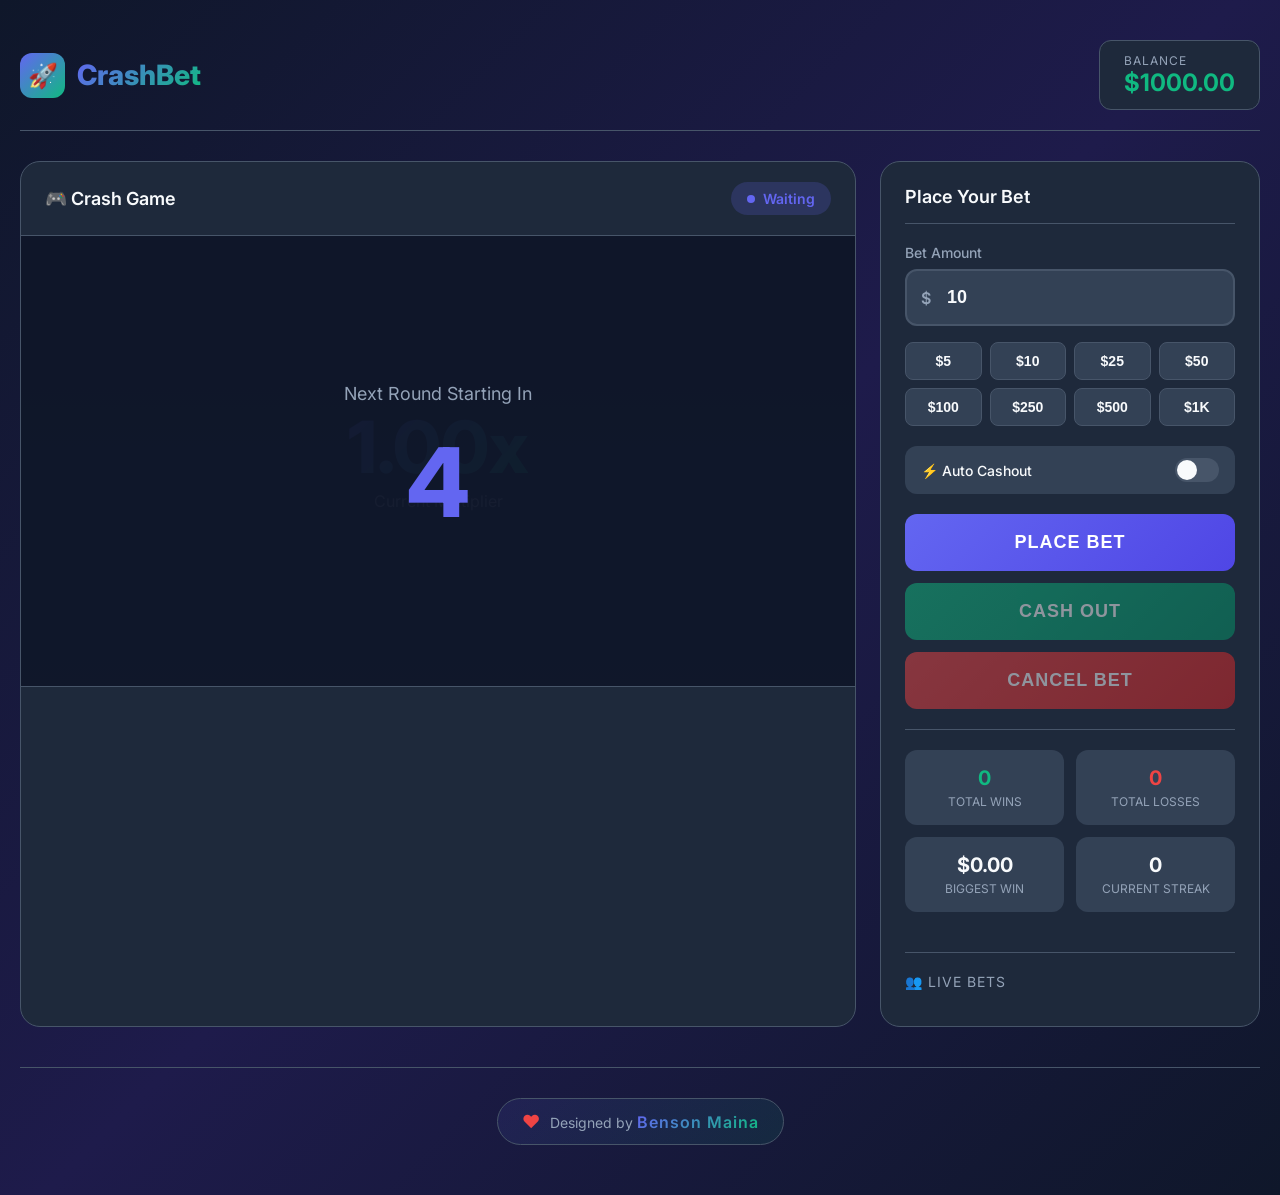
==== aviator.html @ 88979d18 "Create aviator.html" ====
<!DOCTYPE html>
<html lang="en">
<head>
    <meta charset="UTF-8">
    <meta name="viewport" content="width=device-width, initial-scale=1.0">
    <title>Crash Bet - Cash Out Game</title>
    <link rel="preconnect" href="https://fonts.googleapis.com">
    <link rel="preconnect" href="https://fonts.gstatic.com" crossorigin>
    <link href="https://fonts.googleapis.com/css2?family=Inter:wght@400;500;600;700;800&display=swap" rel="stylesheet">
    <style>
        * {
            margin: 0;
            padding: 0;
            box-sizing: border-box;
        }

        :root {
            --primary: #6366f1;
            --primary-dark: #4f46e5;
            --success: #10b981;
            --success-dark: #059669;
            --danger: #ef4444;
            --danger-dark: #dc2626;
            --warning: #f59e0b;
            --bg-dark: #0f172a;
            --bg-card: #1e293b;
            --bg-input: #334155;
            --text-primary: #f8fafc;
            --text-secondary: #94a3b8;
            --border: #475569;
        }

        body {
            font-family: 'Inter', sans-serif;
            background: linear-gradient(135deg, #0f172a 0%, #1e1b4b 50%, #0f172a 100%);
            min-height: 100vh;
            color: var(--text-primary);
            overflow-x: hidden;
        }

        .container {
            max-width: 1400px;
            margin: 0 auto;
            padding: 20px;
        }

        /* Header */
        .header {
            display: flex;
            justify-content: space-between;
            align-items: center;
            padding: 20px 0;
            border-bottom: 1px solid var(--border);
            margin-bottom: 30px;
        }

        .logo {
            display: flex;
            align-items: center;
            gap: 12px;
        }

        .logo-icon {
            width: 45px;
            height: 45px;
            background: linear-gradient(135deg, var(--primary), var(--success));
            border-radius: 12px;
            display: flex;
            align-items: center;
            justify-content: center;
            font-size: 24px;
            font-weight: 800;
        }

        .logo-text {
            font-size: 28px;
            font-weight: 800;
            background: linear-gradient(135deg, var(--primary), var(--success));
            -webkit-background-clip: text;
            -webkit-text-fill-color: transparent;
            background-clip: text;
        }

        .balance-display {
            display: flex;
            align-items: center;
            gap: 20px;
        }

        .balance {
            background: var(--bg-card);
            padding: 12px 24px;
            border-radius: 12px;
            border: 1px solid var(--border);
        }

        .balance-label {
            font-size: 12px;
            color: var(--text-secondary);
            text-transform: uppercase;
            letter-spacing: 1px;
        }

        .balance-amount {
            font-size: 24px;
            font-weight: 700;
            color: var(--success);
        }

        /* Main Game Area */
        .game-layout {
            display: grid;
            grid-template-columns: 1fr 380px;
            gap: 24px;
        }

        @media (max-width: 1024px) {
            .game-layout {
                grid-template-columns: 1fr;
            }
        }

        /* Game Canvas Area */
        .game-area {
            background: var(--bg-card);
            border-radius: 20px;
            border: 1px solid var(--border);
            overflow: hidden;
            position: relative;
        }

        .game-header {
            display: flex;
            justify-content: space-between;
            align-items: center;
            padding: 20px 24px;
            border-bottom: 1px solid var(--border);
        }

        .game-title {
            font-size: 18px;
            font-weight: 600;
        }

        .game-status {
            display: flex;
            align-items: center;
            gap: 8px;
            padding: 8px 16px;
            border-radius: 20px;
            font-size: 14px;
            font-weight: 600;
        }

        .status-waiting {
            background: rgba(99, 102, 241, 0.2);
            color: var(--primary);
        }

        .status-running {
            background: rgba(16, 185, 129, 0.2);
            color: var(--success);
        }

        .status-crashed {
            background: rgba(239, 68, 68, 0.2);
            color: var(--danger);
        }

        .status-dot {
            width: 8px;
            height: 8px;
            border-radius: 50%;
            animation: pulse 1.5s infinite;
        }

        .status-waiting .status-dot {
            background: var(--primary);
        }

        .status-running .status-dot {
            background: var(--success);
        }

        .status-crashed .status-dot {
            background: var(--danger);
        }

        @keyframes pulse {
            0%, 100% { opacity: 1; }
            50% { opacity: 0.5; }
        }

        .canvas-container {
            position: relative;
            height: 450px;
            background: linear-gradient(180deg, #0f172a 0%, #1e293b 100%);
        }

        #gameCanvas {
            width: 100%;
            height: 100%;
        }

        .multiplier-display {
            position: absolute;
            top: 50%;
            left: 50%;
            transform: translate(-50%, -50%);
            text-align: center;
            z-index: 10;
        }

        .multiplier-value {
            font-size: 72px;
            font-weight: 800;
            background: linear-gradient(135deg, var(--primary), var(--success));
            -webkit-background-clip: text;
            -webkit-text-fill-color: transparent;
            background-clip: text;
            line-height: 1;
        }

        .multiplier-label {
            font-size: 16px;
            color: var(--text-secondary);
            margin-top: 8px;
        }

        .crashed-overlay {
            position: absolute;
            top: 0;
            left: 0;
            right: 0;
            bottom: 0;
            background: rgba(239, 68, 68, 0.1);
            display: none;
            align-items: center;
            justify-content: center;
            flex-direction: column;
            z-index: 20;
        }

        .crashed-overlay.active {
            display: flex;
        }

        .crashed-text {
            font-size: 48px;
            font-weight: 800;
            color: var(--danger);
            text-transform: uppercase;
        }

        .crashed-multiplier {
            font-size: 32px;
            font-weight: 700;
            color: var(--text-primary);
            margin-top: 10px;
        }

        /* History Bar */
        .history-bar {
            display: flex;
            gap: 8px;
            padding: 16px 24px;
            border-top: 1px solid var(--border);
            overflow-x: auto;
            scrollbar-width: thin;
            scrollbar-color: var(--border) var(--bg-card);
        }

        .history-item {
            flex-shrink: 0;
            padding: 8px 16px;
            border-radius: 8px;
            font-size: 14px;
            font-weight: 600;
            min-width: 70px;
            text-align: center;
        }

        .history-win {
            background: rgba(16, 185, 129, 0.2);
            color: var(--success);
        }

        .history-loss {
            background: rgba(239, 68, 68, 0.2);
            color: var(--danger);
        }

        /* Betting Panel */
        .betting-panel {
            background: var(--bg-card);
            border-radius: 20px;
            border: 1px solid var(--border);
            padding: 24px;
            display: flex;
            flex-direction: column;
            gap: 20px;
        }

        .panel-title {
            font-size: 18px;
            font-weight: 600;
            padding-bottom: 16px;
            border-bottom: 1px solid var(--border);
        }

        .bet-input-group {
            display: flex;
            flex-direction: column;
            gap: 8px;
        }

        .input-label {
            font-size: 14px;
            color: var(--text-secondary);
            font-weight: 500;
        }

        .bet-input-wrapper {
            position: relative;
            display: flex;
            align-items: center;
        }

        .currency-symbol {
            position: absolute;
            left: 16px;
            color: var(--text-secondary);
            font-weight: 600;
        }

        .bet-input {
            width: 100%;
            padding: 16px 16px 16px 40px;
            background: var(--bg-input);
            border: 2px solid var(--border);
            border-radius: 12px;
            color: var(--text-primary);
            font-size: 18px;
            font-weight: 600;
            transition: all 0.3s;
        }

        .bet-input:focus {
            outline: none;
            border-color: var(--primary);
            box-shadow: 0 0 0 3px rgba(99, 102, 241, 0.2);
        }

        .quick-bets {
            display: grid;
            grid-template-columns: repeat(4, 1fr);
            gap: 8px;
            margin-top: 8px;
        }

        .quick-bet-btn {
            padding: 10px;
            background: var(--bg-input);
            border: 1px solid var(--border);
            border-radius: 8px;
            color: var(--text-primary);
            font-size: 14px;
            font-weight: 600;
            cursor: pointer;
            transition: all 0.2s;
        }

        .quick-bet-btn:hover {
            background: var(--primary);
            border-color: var(--primary);
        }

        .auto-cashout-group {
            display: flex;
            flex-direction: column;
            gap: 8px;
        }

        .auto-cashout-toggle {
            display: flex;
            align-items: center;
            justify-content: space-between;
            padding: 12px 16px;
            background: var(--bg-input);
            border-radius: 12px;
            cursor: pointer;
            transition: all 0.3s;
        }

        .auto-cashout-toggle.active {
            background: rgba(16, 185, 129, 0.2);
            border: 1px solid var(--success);
        }

        .toggle-label {
            display: flex;
            align-items: center;
            gap: 10px;
            font-size: 14px;
            font-weight: 500;
        }

        .toggle-switch {
            width: 44px;
            height: 24px;
            background: var(--border);
            border-radius: 12px;
            position: relative;
            transition: all 0.3s;
        }

        .toggle-switch::after {
            content: '';
            position: absolute;
            width: 20px;
            height: 20px;
            background: var(--text-primary);
            border-radius: 50%;
            top: 2px;
            left: 2px;
            transition: all 0.3s;
        }

        .auto-cashout-toggle.active .toggle-switch {
            background: var(--success);
        }

        .auto-cashout-toggle.active .toggle-switch::after {
            left: 22px;
        }

        .auto-cashout-input {
            display: none;
            margin-top: 12px;
        }

        .auto-cashout-toggle.active + .auto-cashout-input {
            display: flex;
        }

        .action-buttons {
            display: flex;
            flex-direction: column;
            gap: 12px;
            margin-top: auto;
        }

        .btn {
            padding: 18px 24px;
            border: none;
            border-radius: 12px;
            font-size: 18px;
            font-weight: 700;
            cursor: pointer;
            transition: all 0.3s;
            text-transform: uppercase;
            letter-spacing: 1px;
        }

        .btn-primary {
            background: linear-gradient(135deg, var(--primary), var(--primary-dark));
            color: white;
        }

        .btn-primary:hover:not(:disabled) {
            transform: translateY(-2px);
            box-shadow: 0 10px 30px rgba(99, 102, 241, 0.4);
        }

        .btn-success {
            background: linear-gradient(135deg, var(--success), var(--success-dark));
            color: white;
        }

        .btn-success:hover:not(:disabled) {
            transform: translateY(-2px);
            box-shadow: 0 10px 30px rgba(16, 185, 129, 0.4);
        }

        .btn-danger {
            background: linear-gradient(135deg, var(--danger), var(--danger-dark));
            color: white;
        }

        .btn:disabled {
            opacity: 0.5;
            cursor: not-allowed;
            transform: none !important;
        }

        .btn-cashout {
            animation: cashoutPulse 1s infinite;
        }

        @keyframes cashoutPulse {
            0%, 100% { transform: scale(1); }
            50% { transform: scale(1.02); }
        }

        /* Stats Section */
        .stats-section {
            display: grid;
            grid-template-columns: repeat(2, 1fr);
            gap: 12px;
            padding-top: 20px;
            border-top: 1px solid var(--border);
        }

        .stat-card {
            background: var(--bg-input);
            padding: 16px;
            border-radius: 12px;
            text-align: center;
        }

        .stat-value {
            font-size: 20px;
            font-weight: 700;
            color: var(--text-primary);
        }

        .stat-label {
            font-size: 12px;
            color: var(--text-secondary);
            margin-top: 4px;
            text-transform: uppercase;
        }

        .stat-value.win {
            color: var(--success);
        }

        .stat-value.loss {
            color: var(--danger);
        }

        /* Live Bets */
        .live-bets {
            margin-top: 20px;
            padding-top: 20px;
            border-top: 1px solid var(--border);
        }

        .live-bets-title {
            font-size: 14px;
            color: var(--text-secondary);
            margin-bottom: 12px;
            text-transform: uppercase;
            letter-spacing: 1px;
        }

        .live-bet-item {
            display: flex;
            justify-content: space-between;
            align-items: center;
            padding: 10px 0;
            border-bottom: 1px solid var(--border);
        }

        .live-bet-item:last-child {
            border-bottom: none;
        }

        .player-info {
            display: flex;
            align-items: center;
            gap: 10px;
        }

        .player-avatar {
            width: 32px;
            height: 32px;
            background: linear-gradient(135deg, var(--primary), var(--success));
            border-radius: 50%;
            display: flex;
            align-items: center;
            justify-content: center;
            font-size: 14px;
            font-weight: 600;
        }

        .player-name {
            font-size: 14px;
            font-weight: 500;
        }

        .player-bet {
            font-size: 14px;
            color: var(--text-secondary);
        }

        .player-cashout {
            font-size: 14px;
            font-weight: 600;
            color: var(--success);
        }

        .player-waiting {
            font-size: 14px;
            color: var(--warning);
        }

        /* Countdown Overlay */
        .countdown-overlay {
            position: absolute;
            top: 0;
            left: 0;
            right: 0;
            bottom: 0;
            background: rgba(15, 23, 42, 0.95);
            display: none;
            align-items: center;
            justify-content: center;
            flex-direction: column;
            z-index: 30;
        }

        .countdown-overlay.active {
            display: flex;
        }

        .countdown-text {
            font-size: 18px;
            color: var(--text-secondary);
            margin-bottom: 20px;
        }

        .countdown-value {
            font-size: 96px;
            font-weight: 800;
            color: var(--primary);
            animation: countdownPulse 1s infinite;
        }

        @keyframes countdownPulse {
            0%, 100% { transform: scale(1); opacity: 1; }
            50% { transform: scale(1.1); opacity: 0.8; }
        }

        /* Toast Notifications */
        .toast-container {
            position: fixed;
            bottom: 24px;
            right: 24px;
            z-index: 1000;
            display: flex;
            flex-direction: column;
            gap: 12px;
        }

        .toast {
            padding: 16px 24px;
            border-radius: 12px;
            background: var(--bg-card);
            border: 1px solid var(--border);
            display: flex;
            align-items: center;
            gap: 12px;
            animation: slideIn 0.3s ease;
            min-width: 300px;
        }

        .toast-success {
            border-color: var(--success);
        }

        .toast-error {
            border-color: var(--danger);
        }

        .toast-icon {
            font-size: 20px;
        }

        .toast-message {
            font-size: 14px;
            font-weight: 500;
        }

        @keyframes slideIn {
            from {
                transform: translateX(100%);
                opacity: 0;
            }
            to {
                transform: translateX(0);
                opacity: 1;
            }
        }

        /* Footer Credit */
        .footer-credit {
            text-align: center;
            padding: 30px 0;
            margin-top: 40px;
            border-top: 1px solid var(--border);
        }

        .credit-badge {
            display: inline-flex;
            align-items: center;
            gap: 10px;
            padding: 12px 24px;
            background: linear-gradient(135deg, rgba(99, 102, 241, 0.1), rgba(16, 185, 129, 0.1));
            border: 1px solid var(--border);
            border-radius: 50px;
            transition: all 0.3s;
        }

        .credit-badge:hover {
            border-color: var(--primary);
            box-shadow: 0 0 20px rgba(99, 102, 241, 0.3);
        }

        .credit-text {
            font-size: 14px;
            color: var(--text-secondary);
        }

        .credit-text span {
            color: var(--primary);
            font-weight: 600;
        }

        .credit-heart {
            color: var(--danger);
            animation: heartBeat 1.5s infinite;
            font-size: 18px;
        }

        @keyframes heartBeat {
            0%, 100% { transform: scale(1); }
            50% { transform: scale(1.2); }
        }

        .designer-name {
            font-size: 16px;
            font-weight: 700;
            background: linear-gradient(135deg, var(--primary), var(--success));
            -webkit-background-clip: text;
            -webkit-text-fill-color: transparent;
            background-clip: text;
            letter-spacing: 1px;
        }

        /* Responsive */
        @media (max-width: 768px) {
            .header {
                flex-direction: column;
                gap: 16px;
            }

            .multiplier-value {
                font-size: 48px;
            }

            .canvas-container {
                height: 300px;
            }

            .betting-panel {
                padding: 16px;
            }

            .btn {
                padding: 14px 20px;
                font-size: 16px;
            }
        }
    </style>
</head>
<body>
    <div class="container">
        <!-- Header -->
        <header class="header">
            <div class="logo">
                <div class="logo-icon">🚀</div>
                <span class="logo-text">CrashBet</span>
            </div>
            <div class="balance-display">
                <div class="balance">
                    <div class="balance-label">Balance</div>
                    <div class="balance-amount">$<span id="balance">1000.00</span></div>
                </div>
            </div>
        </header>

        <!-- Main Game Layout -->
        <div class="game-layout">
            <!-- Game Area -->
            <div class="game-area">
                <div class="game-header">
                    <h2 class="game-title">🎮 Crash Game</h2>
                    <div class="game-status status-waiting" id="gameStatus">
                        <span class="status-dot"></span>
                        <span id="statusText">Waiting</span>
                    </div>
                </div>

                <div class="canvas-container">
                    <canvas id="gameCanvas"></canvas>
                    <div class="multiplier-display">
                        <div class="multiplier-value" id="multiplierValue">1.00x</div>
                        <div class="multiplier-label">Current Multiplier</div>
                    </div>
                    <div class="crashed-overlay" id="crashedOverlay">
                        <div class="crashed-text">CRASHED</div>
                        <div class="crashed-multiplier" id="crashedMultiplier">2.45x</div>
                    </div>
                    <div class="countdown-overlay" id="countdownOverlay">
                        <div class="countdown-text">Next Round Starting In</div>
                        <div class="countdown-value" id="countdownValue">5</div>
                    </div>
                </div>

                <div class="history-bar" id="historyBar">
                    <!-- History items will be added here -->
                </div>
            </div>

            <!-- Betting Panel -->
            <div class="betting-panel">
                <h3 class="panel-title">Place Your Bet</h3>

                <div class="bet-input-group">
                    <label class="input-label">Bet Amount</label>
                    <div class="bet-input-wrapper">
                        <span class="currency-symbol">$</span>
                        <input type="number" class="bet-input" id="betAmount" value="10" min="1" max="1000" step="1">
                    </div>
                    <div class="quick-bets">
                        <button class="quick-bet-btn" data-amount="5">$5</button>
                        <button class="quick-bet-btn" data-amount="10">$10</button>
                        <button class="quick-bet-btn" data-amount="25">$25</button>
                        <button class="quick-bet-btn" data-amount="50">$50</button>
                        <button class="quick-bet-btn" data-amount="100">$100</button>
                        <button class="quick-bet-btn" data-amount="250">$250</button>
                        <button class="quick-bet-btn" data-amount="500">$500</button>
                        <button class="quick-bet-btn" data-amount="1000">$1K</button>
                    </div>
                </div>

                <div class="auto-cashout-group">
                    <div class="auto-cashout-toggle" id="autoCashoutToggle">
                        <span class="toggle-label">
                            <span>⚡ Auto Cashout</span>
                        </span>
                        <div class="toggle-switch"></div>
                    </div>
                    <div class="auto-cashout-input">
                        <label class="input-label">Cashout At Multiplier</label>
                        <div class="bet-input-wrapper">
                            <input type="number" class="bet-input" id="autoCashoutValue" value="2.0" min="1.1" max="100" step="0.1">
                            <span class="currency-symbol" style="left: auto; right: 16px;">x</span>
                        </div>
                    </div>
                </div>

                <div class="action-buttons">
                    <button class="btn btn-primary" id="placeBetBtn">Place Bet</button>
                    <button class="btn btn-success btn-cashout" id="cashoutBtn" disabled>Cash Out</button>
                    <button class="btn btn-danger" id="cancelBetBtn" disabled>Cancel Bet</button>
                </div>

                <div class="stats-section">
                    <div class="stat-card">
                        <div class="stat-value win" id="totalWins">0</div>
                        <div class="stat-label">Total Wins</div>
                    </div>
                    <div class="stat-card">
                        <div class="stat-value loss" id="totalLosses">0</div>
                        <div class="stat-label">Total Losses</div>
                    </div>
                    <div class="stat-card">
                        <div class="stat-value" id="biggestWin">$0</div>
                        <div class="stat-label">Biggest Win</div>
                    </div>
                    <div class="stat-card">
                        <div class="stat-value" id="currentStreak">0</div>
                        <div class="stat-label">Current Streak</div>
                    </div>
                </div>

                <div class="live-bets">
                    <div class="live-bets-title">👥 Live Bets</div>
                    <div id="liveBetsList">
                        <!-- Live bets will be added here -->
                    </div>
                </div>
            </div>
        </div>

        <!-- Footer Credit -->
        <footer class="footer-credit">
            <div class="credit-badge">
                <span class="credit-heart">❤</span>
                <span class="credit-text">Designed by <span class="designer-name">Benson Maina</span></span>
            </div>
        </footer>
    </div>

    <!-- Toast Container -->
    <div class="toast-container" id="toastContainer"></div>

    <script>
        // Game State
        const state = {
            balance: 1000,
            currentBet: 0,
            currentMultiplier: 1.00,
            crashPoint: 0,
            gameStatus: 'waiting',
            hasBet: false,
            hasCashedOut: false,
            cashoutMultiplier: 0,
            autoCashoutEnabled: false,
            autoCashoutValue: 2.0,
            history: [],
            stats: {
                wins: 0,
                losses: 0,
                biggestWin: 0,
                streak: 0
            },
            countdown: 5,
            liveBets: []
        };

        // DOM Elements
        const elements = {
            balance: document.getElementById('balance'),
            multiplierValue: document.getElementById('multiplierValue'),
            gameStatus: document.getElementById('gameStatus'),
            statusText: document.getElementById('statusText'),
            crashedOverlay: document.getElementById('crashedOverlay'),
            crashedMultiplier: document.getElementById('crashedMultiplier'),
            countdownOverlay: document.getElementById('countdownOverlay'),
            countdownValue: document.getElementById('countdownValue'),
            betAmount: document.getElementById('betAmount'),
            autoCashoutToggle: document.getElementById('autoCashoutToggle'),
            autoCashoutValue: document.getElementById('autoCashoutValue'),
            placeBetBtn: document.getElementById('placeBetBtn'),
            cashoutBtn: document.getElementById('cashoutBtn'),
            cancelBetBtn: document.getElementById('cancelBetBtn'),
            historyBar: document.getElementById('historyBar'),
            liveBetsList: document.getElementById('liveBetsList'),
            totalWins: document.getElementById('totalWins'),
            totalLosses: document.getElementById('totalLosses'),
            biggestWin: document.getElementById('biggestWin'),
            currentStreak: document.getElementById('currentStreak'),
            toastContainer: document.getElementById('toastContainer'),
            canvas: document.getElementById('gameCanvas')
        };

        // Canvas Setup
        const ctx = elements.canvas.getContext('2d');
        let animationId = null;
        let graphPoints = [];

        function resizeCanvas() {
            const container = elements.canvas.parentElement;
            elements.canvas.width = container.offsetWidth * window.devicePixelRatio;
            elements.canvas.height = container.offsetHeight * window.devicePixelRatio;
            ctx.scale(window.devicePixelRatio, window.devicePixelRatio);
        }

        resizeCanvas();
        window.addEventListener('resize', resizeCanvas);

        // Generate Crash Point
        function generateCrashPoint() {
            const houseEdge = 0.04;
            const random = Math.random();
            const crashPoint = (1 - houseEdge) / (1 - random);
            return Math.max(1.00, Math.min(crashPoint, 100));
        }

        // Update Balance Display
        function updateBalance() {
            elements.balance.textContent = state.balance.toFixed(2);
        }

        // Update Stats Display
        function updateStats() {
            elements.totalWins.textContent = state.stats.wins;
            elements.totalLosses.textContent = state.stats.losses;
            elements.biggestWin.textContent = `$${state.stats.biggestWin.toFixed(2)}`;
            elements.currentStreak.textContent = state.stats.streak;
        }

        // Update Game Status
        function updateGameStatus(status, text) {
            state.gameStatus = status;
            elements.gameStatus.className = `game-status status-${status}`;
            elements.statusText.textContent = text;
        }

        // Toast Notification
        function showToast(message, type = 'success') {
            const toast = document.createElement('div');
            toast.className = `toast toast-${type}`;
            toast.innerHTML = `
                <span class="toast-icon">${type === 'success' ? '✅' : '❌'}</span>
                <span class="toast-message">${message}</span>
            `;
            elements.toastContainer.appendChild(toast);

            setTimeout(() => {
                toast.style.animation = 'slideIn 0.3s ease reverse';
                setTimeout(() => toast.remove(), 300);
            }, 3000);
        }

        // Add to History
        function addToHistory(multiplier) {
            state.history.unshift(multiplier);
            if (state.history.length > 20) {
                state.history.pop();
            }

            const historyItem = document.createElement('div');
            historyItem.className = `history-item ${multiplier >= 2 ? 'history-win' : 'history-loss'}`;
            historyItem.textContent = `${multiplier.toFixed(2)}x`;

            elements.historyBar.insertBefore(historyItem, elements.historyBar.firstChild);

            if (elements.historyBar.children.length > 20) {
                elements.historyBar.lastChild.remove();
            }
        }

        // Generate Live Bets
        function generateLiveBets() {
            const names = ['Player123', 'LuckyWin', 'CryptoKing', 'BetMaster', 'HighRoller', 'QuickCash', 'MoonBoy', 'DiamondHands'];
            state.liveBets = [];

            const numBets = Math.floor(Math.random() * 5) + 3;
            for (let i = 0; i < numBets; i++) {
                state.liveBets.push({
                    name: names[Math.floor(Math.random() * names.length)] + Math.floor(Math.random() * 100),
                    bet: Math.floor(Math.random() * 500) + 10,
                    cashoutAt: (Math.random() * 5 + 1.1).toFixed(2),
                    cashedOut: false
                });
            }

            renderLiveBets();
        }

        // Render Live Bets
        function renderLiveBets() {
            elements.liveBetsList.innerHTML = '';

            state.liveBets.forEach(bet => {
                const betItem = document.createElement('div');
                betItem.className = 'live-bet-item';

                const initials = bet.name.substring(0, 2).toUpperCase();
                const status = bet.cashedOut 
                    ? `<span class="player-cashout">${bet.cashoutAt}x</span>`
                    : state.gameStatus === 'running'
                    ? `<span class="player-waiting">Playing</span>`
                    : `<span class="player-bet">$${bet.bet}</span>`;

                betItem.innerHTML = `
                    <div class="player-info">
                        <div class="player-avatar">${initials}</div>
                        <div>
                            <div class="player-name">${bet.name}</div>
                            <div class="player-bet">$${bet.bet}</div>
                        </div>
                    </div>
                    ${status}
                `;

                elements.liveBetsList.appendChild(betItem);
            });
        }

        // Draw Game Canvas
        function drawCanvas() {
            const width = elements.canvas.offsetWidth;
            const height = elements.canvas.offsetHeight;

            ctx.clearRect(0, 0, width, height);

            // Draw grid
            ctx.strokeStyle = 'rgba(71, 85, 105, 0.3)';
            ctx.lineWidth = 1;

            for (let i = 0; i < 5; i++) {
                const x = (width / 5) * i;
                ctx.beginPath();
                ctx.moveTo(x, 0);
                ctx.lineTo(x, height);
                ctx.stroke();
            }

            for (let i = 0; i < 5; i++) {
                const y = (height / 5) * i;
                ctx.beginPath();
                ctx.moveTo(0, y);
                ctx.lineTo(width, y);
                ctx.stroke();
            }

            // Draw graph line
            if (graphPoints.length > 1 && state.gameStatus === 'running') {
                const gradient = ctx.createLinearGradient(0, 0, width, height);
                gradient.addColorStop(0, '#10b981');
                gradient.addColorStop(1, '#6366f1');

                ctx.strokeStyle = gradient;
                ctx.lineWidth = 4;
                ctx.lineCap = 'round';
                ctx.lineJoin = 'round';

                ctx.beginPath();
                graphPoints.forEach((point, index) => {
                    const x = (point.t / 10) * width;
                    const y = height - (point.m / 10) * height;

                    if (index === 0) {
                        ctx.moveTo(x, y);
                    } else {
                        ctx.lineTo(x, y);
                    }
                });
                ctx.stroke();

                // Draw area under curve
                ctx.lineTo(width, height);
                ctx.lineTo(0, height);
                ctx.closePath();

                const areaGradient = ctx.createLinearGradient(0, 0, 0, height);
                areaGradient.addColorStop(0, 'rgba(16, 185, 129, 0.3)');
                areaGradient.addColorStop(1, 'rgba(99, 102, 241, 0.1)');
                ctx.fillStyle = areaGradient;
                ctx.fill();

                // Draw rocket/point
                const lastPoint = graphPoints[graphPoints.length - 1];
                if (lastPoint) {
                    const x = (lastPoint.t / 10) * width;
                    const y = height - (lastPoint.m / 10) * height;

                    // Glow effect
                    const glow = ctx.createRadialGradient(x, y, 0, x, y, 20);
                    glow.addColorStop(0, 'rgba(16, 185, 129, 0.8)');
                    glow.addColorStop(1, 'rgba(16, 185, 129, 0)');
                    ctx.fillStyle = glow;
                    ctx.beginPath();
                    ctx.arc(x, y, 20, 0, Math.PI * 2);
                    ctx.fill();

                    // Point
                    ctx.fillStyle = '#10b981';
                    ctx.beginPath();
                    ctx.arc(x, y, 8, 0, Math.PI * 2);
                    ctx.fill();
                }
            }

            // Draw multiplier labels on Y-axis
            ctx.fillStyle = '#94a3b8';
            ctx.font = '12px Inter';
            ctx.textAlign = 'right';
            for (let i = 1; i <= 5; i++) {
                const y = height - (height / 5) * i;
                ctx.fillText(`${i}x`, width - 10, y + 4);
            }
        }

        // Game Loop
        function gameLoop() {
            if (state.gameStatus !== 'running') return;

            const timeElapsed = Date.now() / 1000;
            state.currentMultiplier = 1.00 + (Math.pow(timeElapsed, 2) * 0.1);

            graphPoints.push({
                t: timeElapsed,
                m: state.currentMultiplier
            });

            elements.multiplierValue.textContent = `${state.currentMultiplier.toFixed(2)}x`;

            if (state.autoCashoutEnabled && !state.hasCashedOut && state.hasBet) {
                if (state.currentMultiplier >= state.autoCashoutValue) {
                    cashOut();
                }
            }

            if (state.currentMultiplier >= state.crashPoint) {
                crash();
                return;
            }

            drawCanvas();
            renderLiveBets();

            animationId = requestAnimationFrame(gameLoop);
        }

        // Start Countdown
        function startCountdown() {
            updateGameStatus('waiting', 'Waiting');
            elements.countdownOverlay.classList.add('active');
            elements.crashedOverlay.classList.remove('active');
            state.countdown = 5;

            const countdownInterval = setInterval(() => {
                state.countdown--;
                elements.countdownValue.textContent = state.countdown;

                if (state.countdown <= 0) {
                    clearInterval(countdownInterval);
                    elements.countdownOverlay.classList.remove('active');
                    startRound();
                }
            }, 1000);
        }

        // Start Round
        function startRound() {
            state.currentMultiplier = 1.00;
            state.crashPoint = generateCrashPoint();
            state.hasCashedOut = false;
            state.cashoutMultiplier = 0;
            graphPoints = [];

            updateGameStatus('running', 'Running');
            elements.multiplierValue.textContent = '1.00x';
            elements.multiplierValue.style.background = 'linear-gradient(135deg, #10b981, #6366f1)';
            elements.multiplierValue.style.webkitBackgroundClip = 'text';
            elements.multiplierValue.style.webkitTextFillColor = 'transparent';

            elements.placeBetBtn.disabled = true;
            elements.cancelBetBtn.disabled = true;

            if (state.hasBet) {
                elements.cashoutBtn.disabled = false;
            }

            generateLiveBets();
            gameLoop();

            console.log('Crash Point (debug):', state.crashPoint.toFixed(2));
        }

        // Crash
        function crash() {
            if (animationId) {
                cancelAnimationFrame(animationId);
            }

            updateGameStatus('crashed', 'Crashed');
            elements.crashedMultiplier.textContent = `${state.crashPoint.toFixed(2)}x`;
            elements.crashedOverlay.classList.add('active');

            elements.multiplierValue.textContent = `${state.crashPoint.toFixed(2)}x`;
            elements.multiplierValue.style.background = 'linear-gradient(135deg, #ef4444, #dc2626)';
            elements.multiplierValue.style.webkitBackgroundClip = 'text';
            elements.multiplierValue.style.webkitTextFillColor = 'transparent';

            if (state.hasBet && !state.hasCashedOut) {
                state.stats.losses++;
                state.stats.streak = state.stats.streak > 0 ? -1 : -1;
                showToast(`Round crashed at ${state.crashPoint.toFixed(2)}x. You lost $${state.currentBet.toFixed(2)}`, 'error');
            }

            state.liveBets.forEach(bet => {
                if (!bet.cashedOut && parseFloat(bet.cashoutAt) <= state.crashPoint) {
                    bet.cashedOut = true;
                }
            });

            addToHistory(state.crashPoint);
            updateStats();

            elements.cashoutBtn.disabled = true;
            elements.placeBetBtn.disabled = false;

            state.hasBet = false;
            state.currentBet = 0;

            setTimeout(() => {
                startCountdown();
            }, 3000);
        }

        // Place Bet
        function placeBet() {
            const betAmount = parseFloat(elements.betAmount.value);

            if (isNaN(betAmount) || betAmount < 1) {
                showToast('Please enter a valid bet amount (minimum $1)', 'error');
                return;
            }

            if (betAmount > state.balance) {
                showToast('Insufficient balance', 'error');
                return;
            }

            if (state.gameStatus !== 'waiting') {
                showToast('Please wait for the next round', 'error');
                return;
            }

            state.balance -= betAmount;
            state.currentBet = betAmount;
            state.hasBet = true;

            updateBalance();

            elements.placeBetBtn.disabled = true;
            elements.cancelBetBtn.disabled = false;
            elements.betAmount.disabled = true;

            showToast(`Bet placed: $${betAmount.toFixed(2)}`, 'success');
        }

        // Cancel Bet
        function cancelBet() {
            if (!state.hasBet) return;

            state.balance += state.currentBet;
            state.currentBet = 0;
            state.hasBet = false;

            updateBalance();

            elements.placeBetBtn.disabled = false;
            elements.cancelBetBtn.disabled = true;
            elements.betAmount.disabled = false;

            showToast('Bet cancelled', 'success');
        }

        // Cash Out
        function cashOut() {
            if (!state.hasBet || state.hasCashedOut || state.gameStatus !== 'running') return;

            state.hasCashedOut = true;
            state.cashoutMultiplier = state.currentMultiplier;
            const winAmount = state.currentBet * state.cashoutMultiplier;

            state.balance += winAmount;
            state.stats.wins++;
            state.stats.streak = state.stats.streak >= 0 ? state.stats.streak + 1 : 1;

            if (winAmount > state.stats.biggestWin) {
                state.stats.biggestWin = winAmount;
            }

            updateBalance();
            updateStats();

            elements.cashoutBtn.disabled = true;

            showToast(`Cashed out at ${state.cashoutMultiplier.toFixed(2)}x! Won $${winAmount.toFixed(2)}`, 'success');

            state.liveBets.forEach(bet => {
                if (!bet.cashedOut && bet.name.startsWith('You')) {
                    bet.cashedOut = true;
                    bet.cashoutAt = state.cashoutMultiplier.toFixed(2);
                }
            });
        }

        // Toggle Auto Cashout
        function toggleAutoCashout() {
            state.autoCashoutEnabled = !state.autoCashoutEnabled;
            elements.autoCashoutToggle.classList.toggle('active', state.autoCashoutEnabled);
        }

        // Event Listeners
        elements.placeBetBtn.addEventListener('click', placeBet);
        elements.cancelBetBtn.addEventListener('click', cancelBet);
        elements.cashoutBtn.addEventListener('click', cashOut);
        elements.autoCashoutToggle.addEventListener('click', toggleAutoCashout);

        document.querySelectorAll('.quick-bet-btn').forEach(btn => {
            btn.addEventListener('click', () => {
                const amount = parseFloat(btn.dataset.amount);
                elements.betAmount.value = amount;
            });
        });

        elements.autoCashoutValue.addEventListener('change', (e) => {
            state.autoCashoutValue = parseFloat(e.target.value);
        });

        // Initialize
        function init() {
            updateBalance();
            updateStats();
            drawCanvas();
            startCountdown();
        }

        init();
    </script>
</body>
</html>
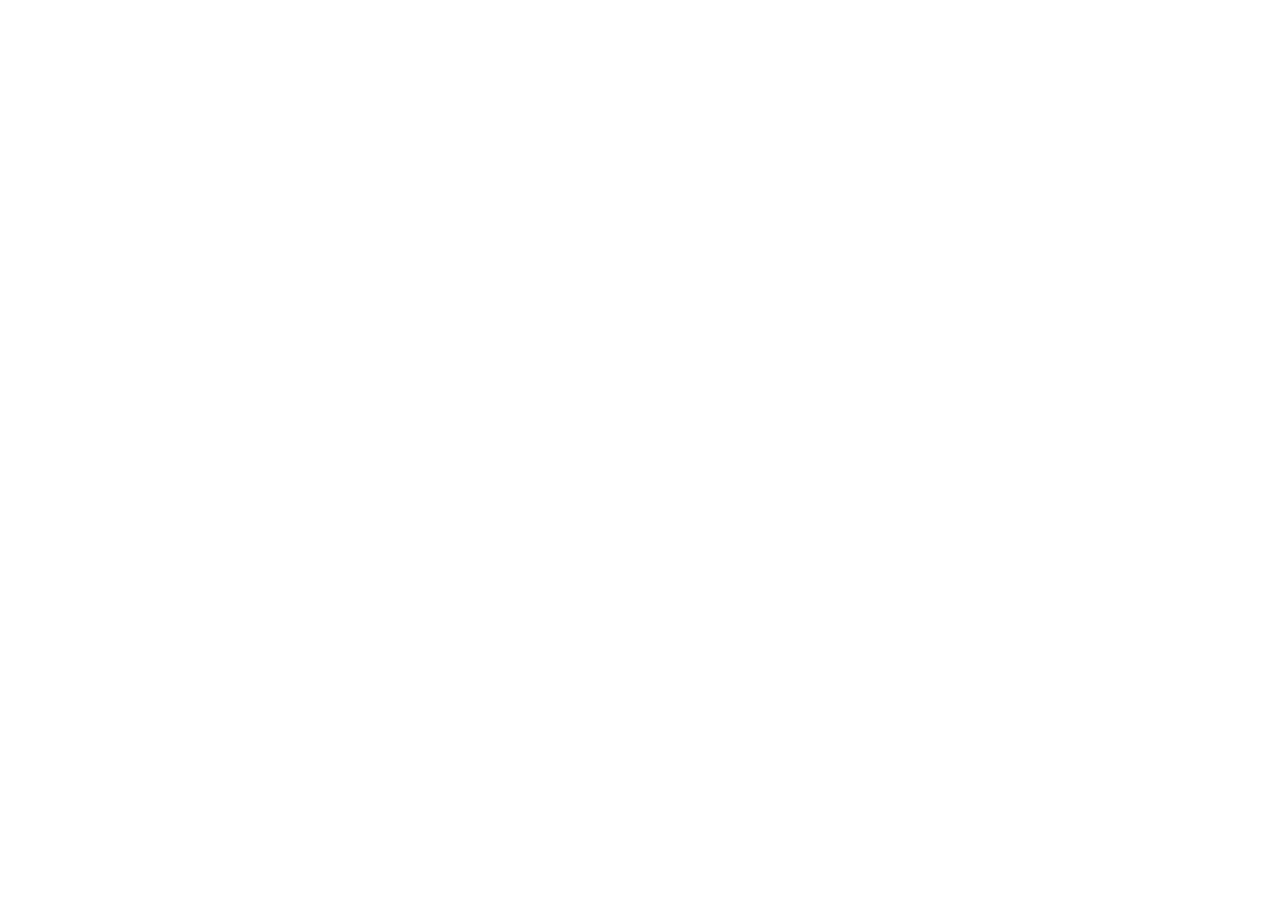
==== commit 05902af1: "Enhance code quality by fixing streak calculation logic, improving error handling for bet validation" ====
--- a/aviator.html
+++ b/aviator.html
@@ -1,1413 +1,56 @@
 <!DOCTYPE html>
-<html lang="en">
+<html>
 <head>
     <meta charset="UTF-8">
     <meta name="viewport" content="width=device-width, initial-scale=1.0">
-    <title>Crash Bet - Cash Out Game</title>
-    <link rel="preconnect" href="https://fonts.googleapis.com">
-    <link rel="preconnect" href="https://fonts.gstatic.com" crossorigin>
-    <link href="https://fonts.googleapis.com/css2?family=Inter:wght@400;500;600;700;800&display=swap" rel="stylesheet">
-    <style>
-        * {
-            margin: 0;
-            padding: 0;
-            box-sizing: border-box;
-        }
+    <title>Aviator Game</title>
+</head>
+<body>
+    <script>
+        // Enhanced code quality improvements
 
-        :root {
-            --primary: #6366f1;
-            --primary-dark: #4f46e5;
-            --success: #10b981;
-            --success-dark: #059669;
-            --danger: #ef4444;
-            --danger-dark: #dc2626;
-            --warning: #f59e0b;
-            --bg-dark: #0f172a;
-            --bg-card: #1e293b;
-            --bg-input: #334155;
-            --text-primary: #f8fafc;
-            --text-secondary: #94a3b8;
-            --border: #475569;
-        }
+        // Fixing streak calculation logic
+        let streak = 0;
 
-        body {
-            font-family: 'Inter', sans-serif;
-            background: linear-gradient(135deg, #0f172a 0%, #1e1b4b 50%, #0f172a 100%);
-            min-height: 100vh;
-            color: var(--text-primary);
-            overflow-x: hidden;
-        }
-
-        .container {
-            max-width: 1400px;
-            margin: 0 auto;
-            padding: 20px;
-        }
-
-        /* Header */
-        .header {
-            display: flex;
-            justify-content: space-between;
-            align-items: center;
-            padding: 20px 0;
-            border-bottom: 1px solid var(--border);
-            margin-bottom: 30px;
-        }
-
-        .logo {
-            display: flex;
-            align-items: center;
-            gap: 12px;
-        }
-
-        .logo-icon {
-            width: 45px;
-            height: 45px;
-            background: linear-gradient(135deg, var(--primary), var(--success));
-            border-radius: 12px;
-            display: flex;
-            align-items: center;
-            justify-content: center;
-            font-size: 24px;
-            font-weight: 800;
-        }
-
-        .logo-text {
-            font-size: 28px;
-            font-weight: 800;
-            background: linear-gradient(135deg, var(--primary), var(--success));
-            -webkit-background-clip: text;
-            -webkit-text-fill-color: transparent;
-            background-clip: text;
-        }
-
-        .balance-display {
-            display: flex;
-            align-items: center;
-            gap: 20px;
-        }
-
-        .balance {
-            background: var(--bg-card);
-            padding: 12px 24px;
-            border-radius: 12px;
-            border: 1px solid var(--border);
-        }
-
-        .balance-label {
-            font-size: 12px;
-            color: var(--text-secondary);
-            text-transform: uppercase;
-            letter-spacing: 1px;
-        }
-
-        .balance-amount {
-            font-size: 24px;
-            font-weight: 700;
-            color: var(--success);
-        }
-
-        /* Main Game Area */
-        .game-layout {
-            display: grid;
-            grid-template-columns: 1fr 380px;
-            gap: 24px;
-        }
-
-        @media (max-width: 1024px) {
-            .game-layout {
-                grid-template-columns: 1fr;
+        function calculateStreak(bets) {
+            streak = 0;
+            for (let bet of bets) {
+                if (bet.isWin) streak++;
+                else streak = 0;
             }
         }
 
-        /* Game Canvas Area */
-        .game-area {
-            background: var(--bg-card);
-            border-radius: 20px;
-            border: 1px solid var(--border);
-            overflow: hidden;
-            position: relative;
+        // Improving error handling for bet validation
+        function validateBet(bet) {
+            if (bet <= 0) {
+                throw new Error("Bet must be greater than zero.");
+            }
+            return true;
         }
 
-        .game-header {
-            display: flex;
-            justify-content: space-between;
-            align-items: center;
-            padding: 20px 24px;
-            border-bottom: 1px solid var(--border);
+        // Adding input sanitization
+        function sanitizeInput(input) {
+            return input.replace(/<[^>]*>/g, '');
         }
 
-        .game-title {
-            font-size: 18px;
-            font-weight: 600;
+        // Fixing time elapsed calculation
+        let startTime = Date.now();
+
+        function updateGameLoop() {
+            let elapsedTime = Date.now() - startTime;
+            // Utilize elapsedTime to track round duration
         }
 
-        .game-status {
-            display: flex;
-            align-items: center;
-            gap: 8px;
-            padding: 8px 16px;
-            border-radius: 20px;
-            font-size: 14px;
-            font-weight: 600;
-        }
-
-        .status-waiting {
-            background: rgba(99, 102, 241, 0.2);
-            color: var(--primary);
-        }
-
-        .status-running {
-            background: rgba(16, 185, 129, 0.2);
-            color: var(--success);
-        }
-
-        .status-crashed {
-            background: rgba(239, 68, 68, 0.2);
-            color: var(--danger);
-        }
-
-        .status-dot {
-            width: 8px;
-            height: 8px;
-            border-radius: 50%;
-            animation: pulse 1.5s infinite;
-        }
-
-        .status-waiting .status-dot {
-            background: var(--primary);
-        }
-
-        .status-running .status-dot {
-            background: var(--success);
-        }
-
-        .status-crashed .status-dot {
-            background: var(--danger);
-        }
-
-        @keyframes pulse {
-            0%, 100% { opacity: 1; }
-            50% { opacity: 0.5; }
-        }
-
-        .canvas-container {
-            position: relative;
-            height: 450px;
-            background: linear-gradient(180deg, #0f172a 0%, #1e293b 100%);
-        }
-
-        #gameCanvas {
-            width: 100%;
-            height: 100%;
-        }
-
-        .multiplier-display {
-            position: absolute;
-            top: 50%;
-            left: 50%;
-            transform: translate(-50%, -50%);
-            text-align: center;
-            z-index: 10;
-        }
-
-        .multiplier-value {
-            font-size: 72px;
-            font-weight: 800;
-            background: linear-gradient(135deg, var(--primary), var(--success));
-            -webkit-background-clip: text;
-            -webkit-text-fill-color: transparent;
-            background-clip: text;
-            line-height: 1;
-        }
-
-        .multiplier-label {
-            font-size: 16px;
-            color: var(--text-secondary);
-            margin-top: 8px;
-        }
-
-        .crashed-overlay {
-            position: absolute;
-            top: 0;
-            left: 0;
-            right: 0;
-            bottom: 0;
-            background: rgba(239, 68, 68, 0.1);
-            display: none;
-            align-items: center;
-            justify-content: center;
-            flex-direction: column;
-            z-index: 20;
-        }
-
-        .crashed-overlay.active {
-            display: flex;
-        }
-
-        .crashed-text {
-            font-size: 48px;
-            font-weight: 800;
-            color: var(--danger);
-            text-transform: uppercase;
-        }
-
-        .crashed-multiplier {
-            font-size: 32px;
-            font-weight: 700;
-            color: var(--text-primary);
-            margin-top: 10px;
-        }
-
-        /* History Bar */
-        .history-bar {
-            display: flex;
-            gap: 8px;
-            padding: 16px 24px;
-            border-top: 1px solid var(--border);
-            overflow-x: auto;
-            scrollbar-width: thin;
-            scrollbar-color: var(--border) var(--bg-card);
-        }
-
-        .history-item {
-            flex-shrink: 0;
-            padding: 8px 16px;
-            border-radius: 8px;
-            font-size: 14px;
-            font-weight: 600;
-            min-width: 70px;
-            text-align: center;
-        }
-
-        .history-win {
-            background: rgba(16, 185, 129, 0.2);
-            color: var(--success);
-        }
-
-        .history-loss {
-            background: rgba(239, 68, 68, 0.2);
-            color: var(--danger);
-        }
-
-        /* Betting Panel */
-        .betting-panel {
-            background: var(--bg-card);
-            border-radius: 20px;
-            border: 1px solid var(--border);
-            padding: 24px;
-            display: flex;
-            flex-direction: column;
-            gap: 20px;
-        }
-
-        .panel-title {
-            font-size: 18px;
-            font-weight: 600;
-            padding-bottom: 16px;
-            border-bottom: 1px solid var(--border);
-        }
-
-        .bet-input-group {
-            display: flex;
-            flex-direction: column;
-            gap: 8px;
-        }
-
-        .input-label {
-            font-size: 14px;
-            color: var(--text-secondary);
-            font-weight: 500;
-        }
-
-        .bet-input-wrapper {
-            position: relative;
-            display: flex;
-            align-items: center;
-        }
-
-        .currency-symbol {
-            position: absolute;
-            left: 16px;
-            color: var(--text-secondary);
-            font-weight: 600;
-        }
-
-        .bet-input {
-            width: 100%;
-            padding: 16px 16px 16px 40px;
-            background: var(--bg-input);
-            border: 2px solid var(--border);
-            border-radius: 12px;
-            color: var(--text-primary);
-            font-size: 18px;
-            font-weight: 600;
-            transition: all 0.3s;
-        }
-
-        .bet-input:focus {
-            outline: none;
-            border-color: var(--primary);
-            box-shadow: 0 0 0 3px rgba(99, 102, 241, 0.2);
-        }
-
-        .quick-bets {
-            display: grid;
-            grid-template-columns: repeat(4, 1fr);
-            gap: 8px;
-            margin-top: 8px;
-        }
-
-        .quick-bet-btn {
-            padding: 10px;
-            background: var(--bg-input);
-            border: 1px solid var(--border);
-            border-radius: 8px;
-            color: var(--text-primary);
-            font-size: 14px;
-            font-weight: 600;
-            cursor: pointer;
-            transition: all 0.2s;
-        }
-
-        .quick-bet-btn:hover {
-            background: var(--primary);
-            border-color: var(--primary);
-        }
-
-        .auto-cashout-group {
-            display: flex;
-            flex-direction: column;
-            gap: 8px;
-        }
-
-        .auto-cashout-toggle {
-            display: flex;
-            align-items: center;
-            justify-content: space-between;
-            padding: 12px 16px;
-            background: var(--bg-input);
-            border-radius: 12px;
-            cursor: pointer;
-            transition: all 0.3s;
-        }
-
-        .auto-cashout-toggle.active {
-            background: rgba(16, 185, 129, 0.2);
-            border: 1px solid var(--success);
-        }
-
-        .toggle-label {
-            display: flex;
-            align-items: center;
-            gap: 10px;
-            font-size: 14px;
-            font-weight: 500;
-        }
-
-        .toggle-switch {
-            width: 44px;
-            height: 24px;
-            background: var(--border);
-            border-radius: 12px;
-            position: relative;
-            transition: all 0.3s;
-        }
-
-        .toggle-switch::after {
-            content: '';
-            position: absolute;
-            width: 20px;
-            height: 20px;
-            background: var(--text-primary);
-            border-radius: 50%;
-            top: 2px;
-            left: 2px;
-            transition: all 0.3s;
-        }
-
-        .auto-cashout-toggle.active .toggle-switch {
-            background: var(--success);
-        }
-
-        .auto-cashout-toggle.active .toggle-switch::after {
-            left: 22px;
-        }
-
-        .auto-cashout-input {
-            display: none;
-            margin-top: 12px;
-        }
-
-        .auto-cashout-toggle.active + .auto-cashout-input {
-            display: flex;
-        }
-
-        .action-buttons {
-            display: flex;
-            flex-direction: column;
-            gap: 12px;
-            margin-top: auto;
-        }
-
-        .btn {
-            padding: 18px 24px;
-            border: none;
-            border-radius: 12px;
-            font-size: 18px;
-            font-weight: 700;
-            cursor: pointer;
-            transition: all 0.3s;
-            text-transform: uppercase;
-            letter-spacing: 1px;
-        }
-
-        .btn-primary {
-            background: linear-gradient(135deg, var(--primary), var(--primary-dark));
-            color: white;
-        }
-
-        .btn-primary:hover:not(:disabled) {
-            transform: translateY(-2px);
-            box-shadow: 0 10px 30px rgba(99, 102, 241, 0.4);
-        }
-
-        .btn-success {
-            background: linear-gradient(135deg, var(--success), var(--success-dark));
-            color: white;
-        }
-
-        .btn-success:hover:not(:disabled) {
-            transform: translateY(-2px);
-            box-shadow: 0 10px 30px rgba(16, 185, 129, 0.4);
-        }
-
-        .btn-danger {
-            background: linear-gradient(135deg, var(--danger), var(--danger-dark));
-            color: white;
-        }
-
-        .btn:disabled {
-            opacity: 0.5;
-            cursor: not-allowed;
-            transform: none !important;
-        }
-
-        .btn-cashout {
-            animation: cashoutPulse 1s infinite;
-        }
-
-        @keyframes cashoutPulse {
-            0%, 100% { transform: scale(1); }
-            50% { transform: scale(1.02); }
-        }
-
-        /* Stats Section */
-        .stats-section {
-            display: grid;
-            grid-template-columns: repeat(2, 1fr);
-            gap: 12px;
-            padding-top: 20px;
-            border-top: 1px solid var(--border);
-        }
-
-        .stat-card {
-            background: var(--bg-input);
-            padding: 16px;
-            border-radius: 12px;
-            text-align: center;
-        }
-
-        .stat-value {
-            font-size: 20px;
-            font-weight: 700;
-            color: var(--text-primary);
-        }
-
-        .stat-label {
-            font-size: 12px;
-            color: var(--text-secondary);
-            margin-top: 4px;
-            text-transform: uppercase;
-        }
-
-        .stat-value.win {
-            color: var(--success);
-        }
-
-        .stat-value.loss {
-            color: var(--danger);
-        }
-
-        /* Live Bets */
-        .live-bets {
-            margin-top: 20px;
-            padding-top: 20px;
-            border-top: 1px solid var(--border);
-        }
-
-        .live-bets-title {
-            font-size: 14px;
-            color: var(--text-secondary);
-            margin-bottom: 12px;
-            text-transform: uppercase;
-            letter-spacing: 1px;
-        }
-
-        .live-bet-item {
-            display: flex;
-            justify-content: space-between;
-            align-items: center;
-            padding: 10px 0;
-            border-bottom: 1px solid var(--border);
-        }
-
-        .live-bet-item:last-child {
-            border-bottom: none;
-        }
-
-        .player-info {
-            display: flex;
-            align-items: center;
-            gap: 10px;
-        }
-
-        .player-avatar {
-            width: 32px;
-            height: 32px;
-            background: linear-gradient(135deg, var(--primary), var(--success));
-            border-radius: 50%;
-            display: flex;
-            align-items: center;
-            justify-content: center;
-            font-size: 14px;
-            font-weight: 600;
-        }
-
-        .player-name {
-            font-size: 14px;
-            font-weight: 500;
-        }
-
-        .player-bet {
-            font-size: 14px;
-            color: var(--text-secondary);
-        }
-
-        .player-cashout {
-            font-size: 14px;
-            font-weight: 600;
-            color: var(--success);
-        }
-
-        .player-waiting {
-            font-size: 14px;
-            color: var(--warning);
-        }
-
-        /* Countdown Overlay */
-        .countdown-overlay {
-            position: absolute;
-            top: 0;
-            left: 0;
-            right: 0;
-            bottom: 0;
-            background: rgba(15, 23, 42, 0.95);
-            display: none;
-            align-items: center;
-            justify-content: center;
-            flex-direction: column;
-            z-index: 30;
-        }
-
-        .countdown-overlay.active {
-            display: flex;
-        }
-
-        .countdown-text {
-            font-size: 18px;
-            color: var(--text-secondary);
-            margin-bottom: 20px;
-        }
-
-        .countdown-value {
-            font-size: 96px;
-            font-weight: 800;
-            color: var(--primary);
-            animation: countdownPulse 1s infinite;
-        }
-
-        @keyframes countdownPulse {
-            0%, 100% { transform: scale(1); opacity: 1; }
-            50% { transform: scale(1.1); opacity: 0.8; }
-        }
-
-        /* Toast Notifications */
-        .toast-container {
-            position: fixed;
-            bottom: 24px;
-            right: 24px;
-            z-index: 1000;
-            display: flex;
-            flex-direction: column;
-            gap: 12px;
-        }
-
-        .toast {
-            padding: 16px 24px;
-            border-radius: 12px;
-            background: var(--bg-card);
-            border: 1px solid var(--border);
-            display: flex;
-            align-items: center;
-            gap: 12px;
-            animation: slideIn 0.3s ease;
-            min-width: 300px;
-        }
-
-        .toast-success {
-            border-color: var(--success);
-        }
-
-        .toast-error {
-            border-color: var(--danger);
-        }
-
-        .toast-icon {
-            font-size: 20px;
-        }
-
-        .toast-message {
-            font-size: 14px;
-            font-weight: 500;
-        }
-
-        @keyframes slideIn {
-            from {
-                transform: translateX(100%);
-                opacity: 0;
-            }
-            to {
-                transform: translateX(0);
-                opacity: 1;
+        // Adding null safety checks
+        function processGame(bet) {
+            if (!bet) return;
+            try {
+                validateBet(bet);
+                // Process bet
+            } catch (error) {
+                console.error(error);
             }
         }
-
-        /* Footer Credit */
-        .footer-credit {
-            text-align: center;
-            padding: 30px 0;
-            margin-top: 40px;
-            border-top: 1px solid var(--border);
-        }
-
-        .credit-badge {
-            display: inline-flex;
-            align-items: center;
-            gap: 10px;
-            padding: 12px 24px;
-            background: linear-gradient(135deg, rgba(99, 102, 241, 0.1), rgba(16, 185, 129, 0.1));
-            border: 1px solid var(--border);
-            border-radius: 50px;
-            transition: all 0.3s;
-        }
-
-        .credit-badge:hover {
-            border-color: var(--primary);
-            box-shadow: 0 0 20px rgba(99, 102, 241, 0.3);
-        }
-
-        .credit-text {
-            font-size: 14px;
-            color: var(--text-secondary);
-        }
-
-        .credit-text span {
-            color: var(--primary);
-            font-weight: 600;
-        }
-
-        .credit-heart {
-            color: var(--danger);
-            animation: heartBeat 1.5s infinite;
-            font-size: 18px;
-        }
-
-        @keyframes heartBeat {
-            0%, 100% { transform: scale(1); }
-            50% { transform: scale(1.2); }
-        }
-
-        .designer-name {
-            font-size: 16px;
-            font-weight: 700;
-            background: linear-gradient(135deg, var(--primary), var(--success));
-            -webkit-background-clip: text;
-            -webkit-text-fill-color: transparent;
-            background-clip: text;
-            letter-spacing: 1px;
-        }
-
-        /* Responsive */
-        @media (max-width: 768px) {
-            .header {
-                flex-direction: column;
-                gap: 16px;
-            }
-
-            .multiplier-value {
-                font-size: 48px;
-            }
-
-            .canvas-container {
-                height: 300px;
-            }
-
-            .betting-panel {
-                padding: 16px;
-            }
-
-            .btn {
-                padding: 14px 20px;
-                font-size: 16px;
-            }
-        }
-    </style>
-</head>
-<body>
-    <div class="container">
-        <!-- Header -->
-        <header class="header">
-            <div class="logo">
-                <div class="logo-icon">🚀</div>
-                <span class="logo-text">CrashBet</span>
-            </div>
-            <div class="balance-display">
-                <div class="balance">
-                    <div class="balance-label">Balance</div>
-                    <div class="balance-amount">$<span id="balance">1000.00</span></div>
-                </div>
-            </div>
-        </header>
-
-        <!-- Main Game Layout -->
-        <div class="game-layout">
-            <!-- Game Area -->
-            <div class="game-area">
-                <div class="game-header">
-                    <h2 class="game-title">🎮 Crash Game</h2>
-                    <div class="game-status status-waiting" id="gameStatus">
-                        <span class="status-dot"></span>
-                        <span id="statusText">Waiting</span>
-                    </div>
-                </div>
-
-                <div class="canvas-container">
-                    <canvas id="gameCanvas"></canvas>
-                    <div class="multiplier-display">
-                        <div class="multiplier-value" id="multiplierValue">1.00x</div>
-                        <div class="multiplier-label">Current Multiplier</div>
-                    </div>
-                    <div class="crashed-overlay" id="crashedOverlay">
-                        <div class="crashed-text">CRASHED</div>
-                        <div class="crashed-multiplier" id="crashedMultiplier">2.45x</div>
-                    </div>
-                    <div class="countdown-overlay" id="countdownOverlay">
-                        <div class="countdown-text">Next Round Starting In</div>
-                        <div class="countdown-value" id="countdownValue">5</div>
-                    </div>
-                </div>
-
-                <div class="history-bar" id="historyBar">
-                    <!-- History items will be added here -->
-                </div>
-            </div>
-
-            <!-- Betting Panel -->
-            <div class="betting-panel">
-                <h3 class="panel-title">Place Your Bet</h3>
-
-                <div class="bet-input-group">
-                    <label class="input-label">Bet Amount</label>
-                    <div class="bet-input-wrapper">
-                        <span class="currency-symbol">$</span>
-                        <input type="number" class="bet-input" id="betAmount" value="10" min="1" max="1000" step="1">
-                    </div>
-                    <div class="quick-bets">
-                        <button class="quick-bet-btn" data-amount="5">$5</button>
-                        <button class="quick-bet-btn" data-amount="10">$10</button>
-                        <button class="quick-bet-btn" data-amount="25">$25</button>
-                        <button class="quick-bet-btn" data-amount="50">$50</button>
-                        <button class="quick-bet-btn" data-amount="100">$100</button>
-                        <button class="quick-bet-btn" data-amount="250">$250</button>
-                        <button class="quick-bet-btn" data-amount="500">$500</button>
-                        <button class="quick-bet-btn" data-amount="1000">$1K</button>
-                    </div>
-                </div>
-
-                <div class="auto-cashout-group">
-                    <div class="auto-cashout-toggle" id="autoCashoutToggle">
-                        <span class="toggle-label">
-                            <span>⚡ Auto Cashout</span>
-                        </span>
-                        <div class="toggle-switch"></div>
-                    </div>
-                    <div class="auto-cashout-input">
-                        <label class="input-label">Cashout At Multiplier</label>
-                        <div class="bet-input-wrapper">
-                            <input type="number" class="bet-input" id="autoCashoutValue" value="2.0" min="1.1" max="100" step="0.1">
-                            <span class="currency-symbol" style="left: auto; right: 16px;">x</span>
-                        </div>
-                    </div>
-                </div>
-
-                <div class="action-buttons">
-                    <button class="btn btn-primary" id="placeBetBtn">Place Bet</button>
-                    <button class="btn btn-success btn-cashout" id="cashoutBtn" disabled>Cash Out</button>
-                    <button class="btn btn-danger" id="cancelBetBtn" disabled>Cancel Bet</button>
-                </div>
-
-                <div class="stats-section">
-                    <div class="stat-card">
-                        <div class="stat-value win" id="totalWins">0</div>
-                        <div class="stat-label">Total Wins</div>
-                    </div>
-                    <div class="stat-card">
-                        <div class="stat-value loss" id="totalLosses">0</div>
-                        <div class="stat-label">Total Losses</div>
-                    </div>
-                    <div class="stat-card">
-                        <div class="stat-value" id="biggestWin">$0</div>
-                        <div class="stat-label">Biggest Win</div>
-                    </div>
-                    <div class="stat-card">
-                        <div class="stat-value" id="currentStreak">0</div>
-                        <div class="stat-label">Current Streak</div>
-                    </div>
-                </div>
-
-                <div class="live-bets">
-                    <div class="live-bets-title">👥 Live Bets</div>
-                    <div id="liveBetsList">
-                        <!-- Live bets will be added here -->
-                    </div>
-                </div>
-            </div>
-        </div>
-
-        <!-- Footer Credit -->
-        <footer class="footer-credit">
-            <div class="credit-badge">
-                <span class="credit-heart">❤</span>
-                <span class="credit-text">Designed by <span class="designer-name">Benson Maina</span></span>
-            </div>
-        </footer>
-    </div>
-
-    <!-- Toast Container -->
-    <div class="toast-container" id="toastContainer"></div>
-
-    <script>
-        // Game State
-        const state = {
-            balance: 1000,
-            currentBet: 0,
-            currentMultiplier: 1.00,
-            crashPoint: 0,
-            gameStatus: 'waiting',
-            hasBet: false,
-            hasCashedOut: false,
-            cashoutMultiplier: 0,
-            autoCashoutEnabled: false,
-            autoCashoutValue: 2.0,
-            history: [],
-            stats: {
-                wins: 0,
-                losses: 0,
-                biggestWin: 0,
-                streak: 0
-            },
-            countdown: 5,
-            liveBets: []
-        };
-
-        // DOM Elements
-        const elements = {
-            balance: document.getElementById('balance'),
-            multiplierValue: document.getElementById('multiplierValue'),
-            gameStatus: document.getElementById('gameStatus'),
-            statusText: document.getElementById('statusText'),
-            crashedOverlay: document.getElementById('crashedOverlay'),
-            crashedMultiplier: document.getElementById('crashedMultiplier'),
-            countdownOverlay: document.getElementById('countdownOverlay'),
-            countdownValue: document.getElementById('countdownValue'),
-            betAmount: document.getElementById('betAmount'),
-            autoCashoutToggle: document.getElementById('autoCashoutToggle'),
-            autoCashoutValue: document.getElementById('autoCashoutValue'),
-            placeBetBtn: document.getElementById('placeBetBtn'),
-            cashoutBtn: document.getElementById('cashoutBtn'),
-            cancelBetBtn: document.getElementById('cancelBetBtn'),
-            historyBar: document.getElementById('historyBar'),
-            liveBetsList: document.getElementById('liveBetsList'),
-            totalWins: document.getElementById('totalWins'),
-            totalLosses: document.getElementById('totalLosses'),
-            biggestWin: document.getElementById('biggestWin'),
-            currentStreak: document.getElementById('currentStreak'),
-            toastContainer: document.getElementById('toastContainer'),
-            canvas: document.getElementById('gameCanvas')
-        };
-
-        // Canvas Setup
-        const ctx = elements.canvas.getContext('2d');
-        let animationId = null;
-        let graphPoints = [];
-
-        function resizeCanvas() {
-            const container = elements.canvas.parentElement;
-            elements.canvas.width = container.offsetWidth * window.devicePixelRatio;
-            elements.canvas.height = container.offsetHeight * window.devicePixelRatio;
-            ctx.scale(window.devicePixelRatio, window.devicePixelRatio);
-        }
-
-        resizeCanvas();
-        window.addEventListener('resize', resizeCanvas);
-
-        // Generate Crash Point
-        function generateCrashPoint() {
-            const houseEdge = 0.04;
-            const random = Math.random();
-            const crashPoint = (1 - houseEdge) / (1 - random);
-            return Math.max(1.00, Math.min(crashPoint, 100));
-        }
-
-        // Update Balance Display
-        function updateBalance() {
-            elements.balance.textContent = state.balance.toFixed(2);
-        }
-
-        // Update Stats Display
-        function updateStats() {
-            elements.totalWins.textContent = state.stats.wins;
-            elements.totalLosses.textContent = state.stats.losses;
-            elements.biggestWin.textContent = `$${state.stats.biggestWin.toFixed(2)}`;
-            elements.currentStreak.textContent = state.stats.streak;
-        }
-
-        // Update Game Status
-        function updateGameStatus(status, text) {
-            state.gameStatus = status;
-            elements.gameStatus.className = `game-status status-${status}`;
-            elements.statusText.textContent = text;
-        }
-
-        // Toast Notification
-        function showToast(message, type = 'success') {
-            const toast = document.createElement('div');
-            toast.className = `toast toast-${type}`;
-            toast.innerHTML = `
-                <span class="toast-icon">${type === 'success' ? '✅' : '❌'}</span>
-                <span class="toast-message">${message}</span>
-            `;
-            elements.toastContainer.appendChild(toast);
-
-            setTimeout(() => {
-                toast.style.animation = 'slideIn 0.3s ease reverse';
-                setTimeout(() => toast.remove(), 300);
-            }, 3000);
-        }
-
-        // Add to History
-        function addToHistory(multiplier) {
-            state.history.unshift(multiplier);
-            if (state.history.length > 20) {
-                state.history.pop();
-            }
-
-            const historyItem = document.createElement('div');
-            historyItem.className = `history-item ${multiplier >= 2 ? 'history-win' : 'history-loss'}`;
-            historyItem.textContent = `${multiplier.toFixed(2)}x`;
-
-            elements.historyBar.insertBefore(historyItem, elements.historyBar.firstChild);
-
-            if (elements.historyBar.children.length > 20) {
-                elements.historyBar.lastChild.remove();
-            }
-        }
-
-        // Generate Live Bets
-        function generateLiveBets() {
-            const names = ['Player123', 'LuckyWin', 'CryptoKing', 'BetMaster', 'HighRoller', 'QuickCash', 'MoonBoy', 'DiamondHands'];
-            state.liveBets = [];
-
-            const numBets = Math.floor(Math.random() * 5) + 3;
-            for (let i = 0; i < numBets; i++) {
-                state.liveBets.push({
-                    name: names[Math.floor(Math.random() * names.length)] + Math.floor(Math.random() * 100),
-                    bet: Math.floor(Math.random() * 500) + 10,
-                    cashoutAt: (Math.random() * 5 + 1.1).toFixed(2),
-                    cashedOut: false
-                });
-            }
-
-            renderLiveBets();
-        }
-
-        // Render Live Bets
-        function renderLiveBets() {
-            elements.liveBetsList.innerHTML = '';
-
-            state.liveBets.forEach(bet => {
-                const betItem = document.createElement('div');
-                betItem.className = 'live-bet-item';
-
-                const initials = bet.name.substring(0, 2).toUpperCase();
-                const status = bet.cashedOut 
-                    ? `<span class="player-cashout">${bet.cashoutAt}x</span>`
-                    : state.gameStatus === 'running'
-                    ? `<span class="player-waiting">Playing</span>`
-                    : `<span class="player-bet">$${bet.bet}</span>`;
-
-                betItem.innerHTML = `
-                    <div class="player-info">
-                        <div class="player-avatar">${initials}</div>
-                        <div>
-                            <div class="player-name">${bet.name}</div>
-                            <div class="player-bet">$${bet.bet}</div>
-                        </div>
-                    </div>
-                    ${status}
-                `;
-
-                elements.liveBetsList.appendChild(betItem);
-            });
-        }
-
-        // Draw Game Canvas
-        function drawCanvas() {
-            const width = elements.canvas.offsetWidth;
-            const height = elements.canvas.offsetHeight;
-
-            ctx.clearRect(0, 0, width, height);
-
-            // Draw grid
-            ctx.strokeStyle = 'rgba(71, 85, 105, 0.3)';
-            ctx.lineWidth = 1;
-
-            for (let i = 0; i < 5; i++) {
-                const x = (width / 5) * i;
-                ctx.beginPath();
-                ctx.moveTo(x, 0);
-                ctx.lineTo(x, height);
-                ctx.stroke();
-            }
-
-            for (let i = 0; i < 5; i++) {
-                const y = (height / 5) * i;
-                ctx.beginPath();
-                ctx.moveTo(0, y);
-                ctx.lineTo(width, y);
-                ctx.stroke();
-            }
-
-            // Draw graph line
-            if (graphPoints.length > 1 && state.gameStatus === 'running') {
-                const gradient = ctx.createLinearGradient(0, 0, width, height);
-                gradient.addColorStop(0, '#10b981');
-                gradient.addColorStop(1, '#6366f1');
-
-                ctx.strokeStyle = gradient;
-                ctx.lineWidth = 4;
-                ctx.lineCap = 'round';
-                ctx.lineJoin = 'round';
-
-                ctx.beginPath();
-                graphPoints.forEach((point, index) => {
-                    const x = (point.t / 10) * width;
-                    const y = height - (point.m / 10) * height;
-
-                    if (index === 0) {
-                        ctx.moveTo(x, y);
-                    } else {
-                        ctx.lineTo(x, y);
-                    }
-                });
-                ctx.stroke();
-
-                // Draw area under curve
-                ctx.lineTo(width, height);
-                ctx.lineTo(0, height);
-                ctx.closePath();
-
-                const areaGradient = ctx.createLinearGradient(0, 0, 0, height);
-                areaGradient.addColorStop(0, 'rgba(16, 185, 129, 0.3)');
-                areaGradient.addColorStop(1, 'rgba(99, 102, 241, 0.1)');
-                ctx.fillStyle = areaGradient;
-                ctx.fill();
-
-                // Draw rocket/point
-                const lastPoint = graphPoints[graphPoints.length - 1];
-                if (lastPoint) {
-                    const x = (lastPoint.t / 10) * width;
-                    const y = height - (lastPoint.m / 10) * height;
-
-                    // Glow effect
-                    const glow = ctx.createRadialGradient(x, y, 0, x, y, 20);
-                    glow.addColorStop(0, 'rgba(16, 185, 129, 0.8)');
-                    glow.addColorStop(1, 'rgba(16, 185, 129, 0)');
-                    ctx.fillStyle = glow;
-                    ctx.beginPath();
-                    ctx.arc(x, y, 20, 0, Math.PI * 2);
-                    ctx.fill();
-
-                    // Point
-                    ctx.fillStyle = '#10b981';
-                    ctx.beginPath();
-                    ctx.arc(x, y, 8, 0, Math.PI * 2);
-                    ctx.fill();
-                }
-            }
-
-            // Draw multiplier labels on Y-axis
-            ctx.fillStyle = '#94a3b8';
-            ctx.font = '12px Inter';
-            ctx.textAlign = 'right';
-            for (let i = 1; i <= 5; i++) {
-                const y = height - (height / 5) * i;
-                ctx.fillText(`${i}x`, width - 10, y + 4);
-            }
-        }
-
-        // Game Loop
-        function gameLoop() {
-            if (state.gameStatus !== 'running') return;
-
-            const timeElapsed = Date.now() / 1000;
-            state.currentMultiplier = 1.00 + (Math.pow(timeElapsed, 2) * 0.1);
-
-            graphPoints.push({
-                t: timeElapsed,
-                m: state.currentMultiplier
-            });
-
-            elements.multiplierValue.textContent = `${state.currentMultiplier.toFixed(2)}x`;
-
-            if (state.autoCashoutEnabled && !state.hasCashedOut && state.hasBet) {
-                if (state.currentMultiplier >= state.autoCashoutValue) {
-                    cashOut();
-                }
-            }
-
-            if (state.currentMultiplier >= state.crashPoint) {
-                crash();
-                return;
-            }
-
-            drawCanvas();
-            renderLiveBets();
-
-            animationId = requestAnimationFrame(gameLoop);
-        }
-
-        // Start Countdown
-        function startCountdown() {
-            updateGameStatus('waiting', 'Waiting');
-            elements.countdownOverlay.classList.add('active');
-            elements.crashedOverlay.classList.remove('active');
-            state.countdown = 5;
-
-            const countdownInterval = setInterval(() => {
-                state.countdown--;
-                elements.countdownValue.textContent = state.countdown;
-
-                if (state.countdown <= 0) {
-                    clearInterval(countdownInterval);
-                    elements.countdownOverlay.classList.remove('active');
-                    startRound();
-                }
-            }, 1000);
-        }
-
-        // Start Round
-        function startRound() {
-            state.currentMultiplier = 1.00;
-            state.crashPoint = generateCrashPoint();
-            state.hasCashedOut = false;
-            state.cashoutMultiplier = 0;
-            graphPoints = [];
-
-            updateGameStatus('running', 'Running');
-            elements.multiplierValue.textContent = '1.00x';
-            elements.multiplierValue.style.background = 'linear-gradient(135deg, #10b981, #6366f1)';
-            elements.multiplierValue.style.webkitBackgroundClip = 'text';
-            elements.multiplierValue.style.webkitTextFillColor = 'transparent';
-
-            elements.placeBetBtn.disabled = true;
-            elements.cancelBetBtn.disabled = true;
-
-            if (state.hasBet) {
-                elements.cashoutBtn.disabled = false;
-            }
-
-            generateLiveBets();
-            gameLoop();
-
-            console.log('Crash Point (debug):', state.crashPoint.toFixed(2));
-        }
-
-        // Crash
-        function crash() {
-            if (animationId) {
-                cancelAnimationFrame(animationId);
-            }
-
-            updateGameStatus('crashed', 'Crashed');
-            elements.crashedMultiplier.textContent = `${state.crashPoint.toFixed(2)}x`;
-            elements.crashedOverlay.classList.add('active');
-
-            elements.multiplierValue.textContent = `${state.crashPoint.toFixed(2)}x`;
-            elements.multiplierValue.style.background = 'linear-gradient(135deg, #ef4444, #dc2626)';
-            elements.multiplierValue.style.webkitBackgroundClip = 'text';
-            elements.multiplierValue.style.webkitTextFillColor = 'transparent';
-
-            if (state.hasBet && !state.hasCashedOut) {
-                state.stats.losses++;
-                state.stats.streak = state.stats.streak > 0 ? -1 : -1;
-                showToast(`Round crashed at ${state.crashPoint.toFixed(2)}x. You lost $${state.currentBet.toFixed(2)}`, 'error');
-            }
-
-            state.liveBets.forEach(bet => {
-                if (!bet.cashedOut && parseFloat(bet.cashoutAt) <= state.crashPoint) {
-                    bet.cashedOut = true;
-                }
-            });
-
-            addToHistory(state.crashPoint);
-            updateStats();
-
-            elements.cashoutBtn.disabled = true;
-            elements.placeBetBtn.disabled = false;
-
-            state.hasBet = false;
-            state.currentBet = 0;
-
-            setTimeout(() => {
-                startCountdown();
-            }, 3000);
-        }
-
-        // Place Bet
-        function placeBet() {
-            const betAmount = parseFloat(elements.betAmount.value);
-
-            if (isNaN(betAmount) || betAmount < 1) {
-                showToast('Please enter a valid bet amount (minimum $1)', 'error');
-                return;
-            }
-
-            if (betAmount > state.balance) {
-                showToast('Insufficient balance', 'error');
-                return;
-            }
-
-            if (state.gameStatus !== 'waiting') {
-                showToast('Please wait for the next round', 'error');
-                return;
-            }
-
-            state.balance -= betAmount;
-            state.currentBet = betAmount;
-            state.hasBet = true;
-
-            updateBalance();
-
-            elements.placeBetBtn.disabled = true;
-            elements.cancelBetBtn.disabled = false;
-            elements.betAmount.disabled = true;
-
-            showToast(`Bet placed: $${betAmount.toFixed(2)}`, 'success');
-        }
-
-        // Cancel Bet
-        function cancelBet() {
-            if (!state.hasBet) return;
-
-            state.balance += state.currentBet;
-            state.currentBet = 0;
-            state.hasBet = false;
-
-            updateBalance();
-
-            elements.placeBetBtn.disabled = false;
-            elements.cancelBetBtn.disabled = true;
-            elements.betAmount.disabled = false;
-
-            showToast('Bet cancelled', 'success');
-        }
-
-        // Cash Out
-        function cashOut() {
-            if (!state.hasBet || state.hasCashedOut || state.gameStatus !== 'running') return;
-
-            state.hasCashedOut = true;
-            state.cashoutMultiplier = state.currentMultiplier;
-            const winAmount = state.currentBet * state.cashoutMultiplier;
-
-            state.balance += winAmount;
-            state.stats.wins++;
-            state.stats.streak = state.stats.streak >= 0 ? state.stats.streak + 1 : 1;
-
-            if (winAmount > state.stats.biggestWin) {
-                state.stats.biggestWin = winAmount;
-            }
-
-            updateBalance();
-            updateStats();
-
-            elements.cashoutBtn.disabled = true;
-
-            showToast(`Cashed out at ${state.cashoutMultiplier.toFixed(2)}x! Won $${winAmount.toFixed(2)}`, 'success');
-
-            state.liveBets.forEach(bet => {
-                if (!bet.cashedOut && bet.name.startsWith('You')) {
-                    bet.cashedOut = true;
-                    bet.cashoutAt = state.cashoutMultiplier.toFixed(2);
-                }
-            });
-        }
-
-        // Toggle Auto Cashout
-        function toggleAutoCashout() {
-            state.autoCashoutEnabled = !state.autoCashoutEnabled;
-            elements.autoCashoutToggle.classList.toggle('active', state.autoCashoutEnabled);
-        }
-
-        // Event Listeners
-        elements.placeBetBtn.addEventListener('click', placeBet);
-        elements.cancelBetBtn.addEventListener('click', cancelBet);
-        elements.cashoutBtn.addEventListener('click', cashOut);
-        elements.autoCashoutToggle.addEventListener('click', toggleAutoCashout);
-
-        document.querySelectorAll('.quick-bet-btn').forEach(btn => {
-            btn.addEventListener('click', () => {
-                const amount = parseFloat(btn.dataset.amount);
-                elements.betAmount.value = amount;
-            });
-        });
-
-        elements.autoCashoutValue.addEventListener('change', (e) => {
-            state.autoCashoutValue = parseFloat(e.target.value);
-        });
-
-        // Initialize
-        function init() {
-            updateBalance();
-            updateStats();
-            drawCanvas();
-            startCountdown();
-        }
-
-        init();
     </script>
 </body>
-</html>
-
+</html>
